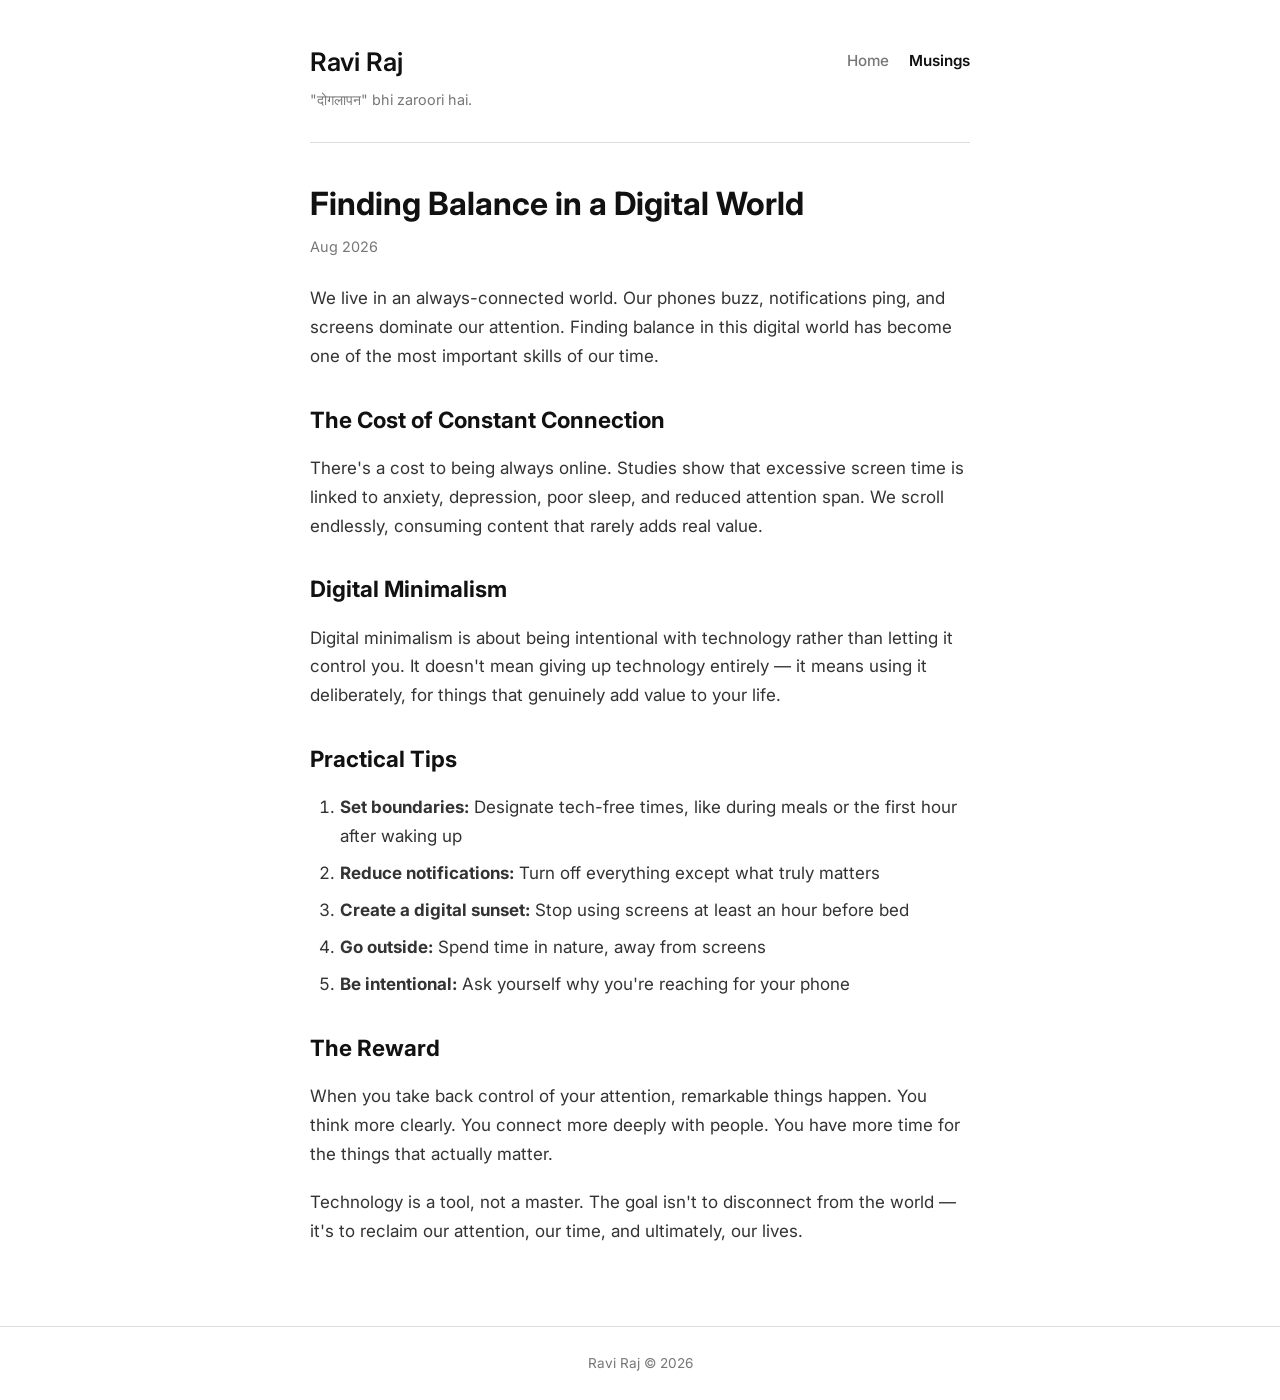
==== post/finding-balance-in-a-digital-world/index.html @ 0ab980d3 "Fix relative asset paths in generated post pages" ====
<!DOCTYPE html>
<html lang="en">
<head>
    <meta charset="UTF-8">
    <meta name="viewport" content="width=device-width, initial-scale=1.0">
    <title>Finding Balance in a Digital World - Ravi Raj</title>
    <meta name="description" content="Tips for maintaining sanity while being constantly connected">
    <meta property="og:type" content="website">
    <meta property="og:title" content="Finding Balance in a Digital World - Ravi Raj">
    <meta property="og:description" content="Tips for maintaining sanity while being constantly connected">
    <meta property="og:url" content="https://raviraj.qd.je/post/finding-balance-in-a-digital-world/">
    <meta name="twitter:card" content="summary">
    <meta name="twitter:title" content="Finding Balance in a Digital World - Ravi Raj">
    <meta name="twitter:description" content="Tips for maintaining sanity while being constantly connected">
    <link rel="canonical" href="https://raviraj.qd.je/post/finding-balance-in-a-digital-world/">
    <script type="application/ld+json">{"@context":"https://schema.org","@type":"Article","headline":"Finding Balance in a Digital World","description":"Tips for maintaining sanity while being constantly connected","author":{"@type":"Person","name":"Ravi Raj","url":"https://raviraj.qd.je/"},"publisher":{"@type":"Person","name":"Ravi Raj","url":"https://raviraj.qd.je/"},"datePublished":"2026-08-10","dateModified":"2026-08-10","mainEntityOfPage":"https://raviraj.qd.je/post/finding-balance-in-a-digital-world/"}</script>
    <link rel="stylesheet" href="../../css/style.css">
    <link rel="preconnect" href="https://fonts.googleapis.com">
    <link rel="preconnect" href="https://fonts.gstatic.com" crossorigin>
    <link href="https://fonts.googleapis.com/css2?family=Inter:wght@400;500;600;700&display=swap" rel="stylesheet">
</head>
<body>
    <section class="container wrap">
        <div class="header">
            <div class="logo">
                <h1><a href="../../index.html">Ravi Raj</a></h1>
                <p class="tagline">"दोगलापन" bhi zaroori hai.</p>
            </div>
            <nav class="nav">
                <a href="../../index.html" >Home</a>
                <a href="../../blog.html" class="active">Musings</a>
            </nav>
        </div>
        <div class="content">
            
            <article class="post">
                <div class="post-header">
                    <h1 class="title">Finding Balance in a Digital World</h1>
                    <div class="meta"><span class="date">Aug 2026</span></div>
                </div>
                <div class="body"><p>We live in an always-connected world. Our phones buzz, notifications ping, and screens dominate our attention. Finding balance in this digital world has become one of the most important skills of our time.</p>
<h2>The Cost of Constant Connection</h2>
<p>There&#39;s a cost to being always online. Studies show that excessive screen time is linked to anxiety, depression, poor sleep, and reduced attention span. We scroll endlessly, consuming content that rarely adds real value.</p>
<h2>Digital Minimalism</h2>
<p>Digital minimalism is about being intentional with technology rather than letting it control you. It doesn&#39;t mean giving up technology entirely — it means using it deliberately, for things that genuinely add value to your life.</p>
<h2>Practical Tips</h2>
<ol>
<li><strong>Set boundaries:</strong> Designate tech-free times, like during meals or the first hour after waking up</li>
<li><strong>Reduce notifications:</strong> Turn off everything except what truly matters</li>
<li><strong>Create a digital sunset:</strong> Stop using screens at least an hour before bed</li>
<li><strong>Go outside:</strong> Spend time in nature, away from screens</li>
<li><strong>Be intentional:</strong> Ask yourself why you&#39;re reaching for your phone</li>
</ol>
<h2>The Reward</h2>
<p>When you take back control of your attention, remarkable things happen. You think more clearly. You connect more deeply with people. You have more time for the things that actually matter.</p>
<p>Technology is a tool, not a master. The goal isn&#39;t to disconnect from the world — it&#39;s to reclaim our attention, our time, and ultimately, our lives.</p>
</div>
            </article>
    
        </div>
    </section>
    <footer class="footer">
        Ravi Raj © 2026
    </footer>
</body>
</html>
---- css/style.css ----
:root {
    --main-color: #111;
    --background-color: #fff;
    --border-color: #ddd;
    --text-color: #333;
    --link-color: #0066cc;
    --muted-color: #777;
    --max-width: 700px;
}

* {
    margin: 0;
    padding: 0;
    box-sizing: border-box;
}

html, body {
    height: 100%;
}

body {
    font-family: 'Inter', -apple-system, BlinkMacSystemFont, 'Segoe UI', Roboto, Helvetica, Arial, sans-serif;
    font-size: 17px;
    line-height: 1.7;
    color: var(--text-color);
    background-color: var(--background-color);
    display: flex;
    flex-direction: column;
    min-height: 100vh;
}

a {
    color: var(--link-color);
    text-decoration: none;
}

a:hover {
    text-decoration: underline;
}

.container {
    flex: 1 0 auto;
    width: 100%;
    max-width: var(--max-width);
    margin: 0 auto;
    padding: 0 20px;
}

.wrap {
    max-width: var(--max-width);
}

/* Header */
.header {
    padding: 40px 0 30px;
    border-bottom: 1px solid var(--border-color);
    display: flex;
    justify-content: space-between;
    align-items: flex-start;
}

.logo h1 {
    font-size: 1.6rem;
    font-weight: 600;
    color: var(--main-color);
}

.logo h1 a {
    color: var(--main-color);
}

.logo h1 a:hover {
    text-decoration: none;
}

.tagline {
    margin-top: 4px;
    color: var(--muted-color);
    font-size: 0.9rem;
}

.nav {
    display: flex;
    gap: 20px;
    padding-top: 8px;
}

.nav a {
    color: var(--muted-color);
    font-size: 0.95rem;
    font-weight: 500;
}

.nav a.active {
    color: var(--main-color);
    font-weight: 600;
}

.nav a:hover {
    color: var(--main-color);
    text-decoration: underline;
}

/* Content */
.content {
    padding: 40px 0 60px;
}

.post-header h1.title {
    font-size: 2rem;
    color: var(--main-color);
    margin-bottom: 10px;
}

.meta {
    color: var(--muted-color);
    font-size: 0.9rem;
    margin-bottom: 25px;
}

.body p {
    margin-bottom: 20px;
}

.body h2 {
    font-size: 1.4rem;
    color: var(--main-color);
    margin: 30px 0 15px;
}

.body h3 {
    font-size: 1.2rem;
    color: var(--main-color);
    margin: 25px 0 12px;
}

.body ul, .body ol {
    margin: 0 0 20px 30px;
}

.body li {
    margin-bottom: 8px;
}

.body blockquote {
    border-left: 3px solid var(--border-color);
    padding-left: 15px;
    margin: 20px 0;
    color: var(--muted-color);
    font-style: italic;
}

.body hr {
    border: none;
    border-top: 1px solid var(--border-color);
    margin: 35px 0;
}

/* Blog listing page */
.page {
    margin-bottom: 40px;
}

.kind-section {
    font-size: 1.8rem;
    color: var(--main-color);
    margin-bottom: 10px;
}

.page > p {
    color: var(--muted-color);
    margin-bottom: 30px;
}

.posts {
    border-top: 1px solid var(--border-color);
}

.posts .post {
    display: flex;
    padding: 20px 0;
    border-bottom: 1px solid var(--border-color);
}

.posts .date {
    flex-shrink: 0;
    width: 70px;
    padding-top: 3px;
}

.posts .day {
    display: block;
    font-size: 1.8rem;
    font-weight: 600;
    color: var(--main-color);
    line-height: 1.2;
}

.posts .year {
    font-size: 0.75rem;
    color: var(--muted-color);
    text-transform: uppercase;
    letter-spacing: 0.5px;
}

.posts .body {
    flex: 1;
}

.posts .title {
    font-size: 1rem;
    font-weight: 600;
    margin-bottom: 4px;
}

.posts .title a {
    color: var(--main-color);
}

.posts .title a:hover {
    text-decoration: underline;
}

.posts .domain {
    display: block;
    font-size: 0.75rem;
    color: var(--muted-color);
    text-transform: lowercase;
    margin-bottom: 4px;
}

.posts .description {
    font-size: 0.85rem;
    color: var(--muted-color);
}

/* Article view */
article.post .post-header {
    margin-bottom: 20px;
}

article.post .title {
    font-size: 2rem;
    color: var(--main-color);
    line-height: 1.3;
    margin-bottom: 10px;
}

/* Footer */
.footer {
    flex-shrink: 0;
    width: 100%;
    padding: 25px 0;
    text-align: center;
    font-size: 0.85rem;
    color: var(--muted-color);
    border-top: 1px solid var(--border-color);
}

/* Responsive */
@media (max-width: 600px) {
    .header {
        flex-direction: column;
        gap: 15px;
    }
    
    .nav {
        padding-top: 0;
    }
    
    .posts .post {
        flex-direction: column;
        gap: 8px;
    }
    
    .posts .date {
        display: flex;
        align-items: baseline;
        gap: 8px;
    }
    
    .posts .day {
        font-size: 1.1rem;
    }
}
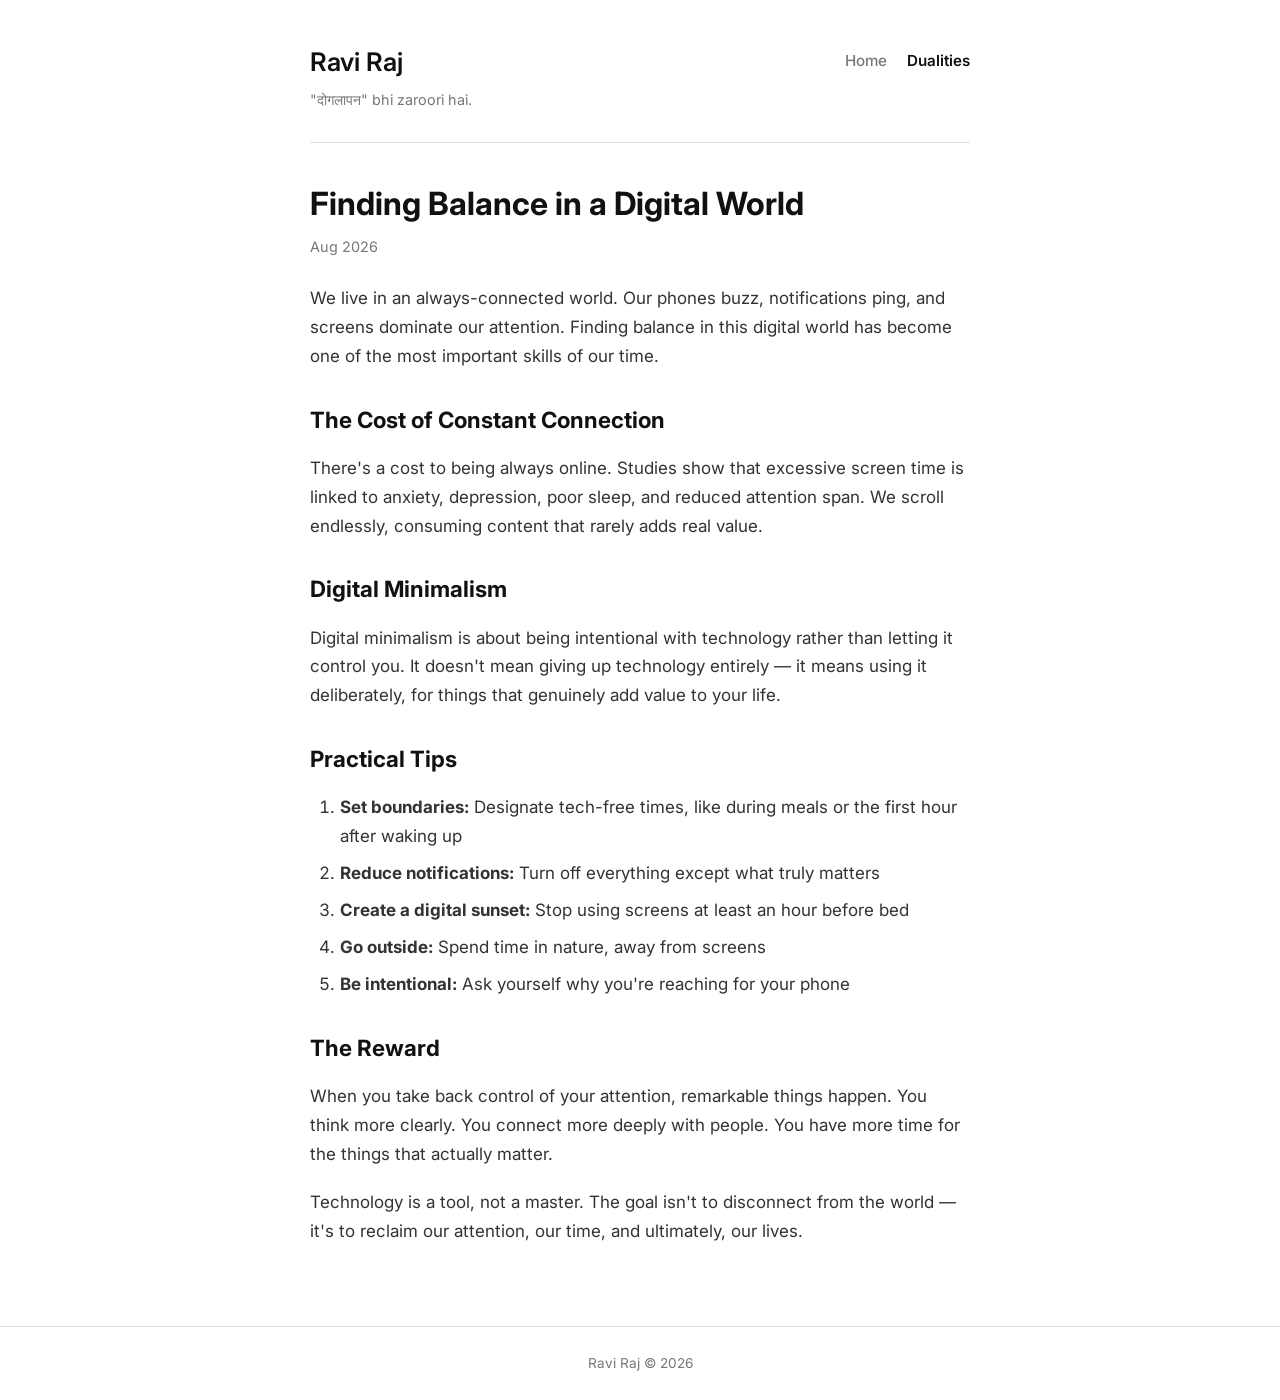
==== commit b2c612da: "Rename blog to Dualities with new byline" ====
--- a/post/finding-balance-in-a-digital-world/index.html
+++ b/post/finding-balance-in-a-digital-world/index.html
@@ -29,7 +29,7 @@
             </div>
             <nav class="nav">
                 <a href="../../index.html" >Home</a>
-                <a href="../../blog.html" class="active">Musings</a>
+                <a href="../../blog.html" class="active">Dualities</a>
             </nav>
         </div>
         <div class="content">
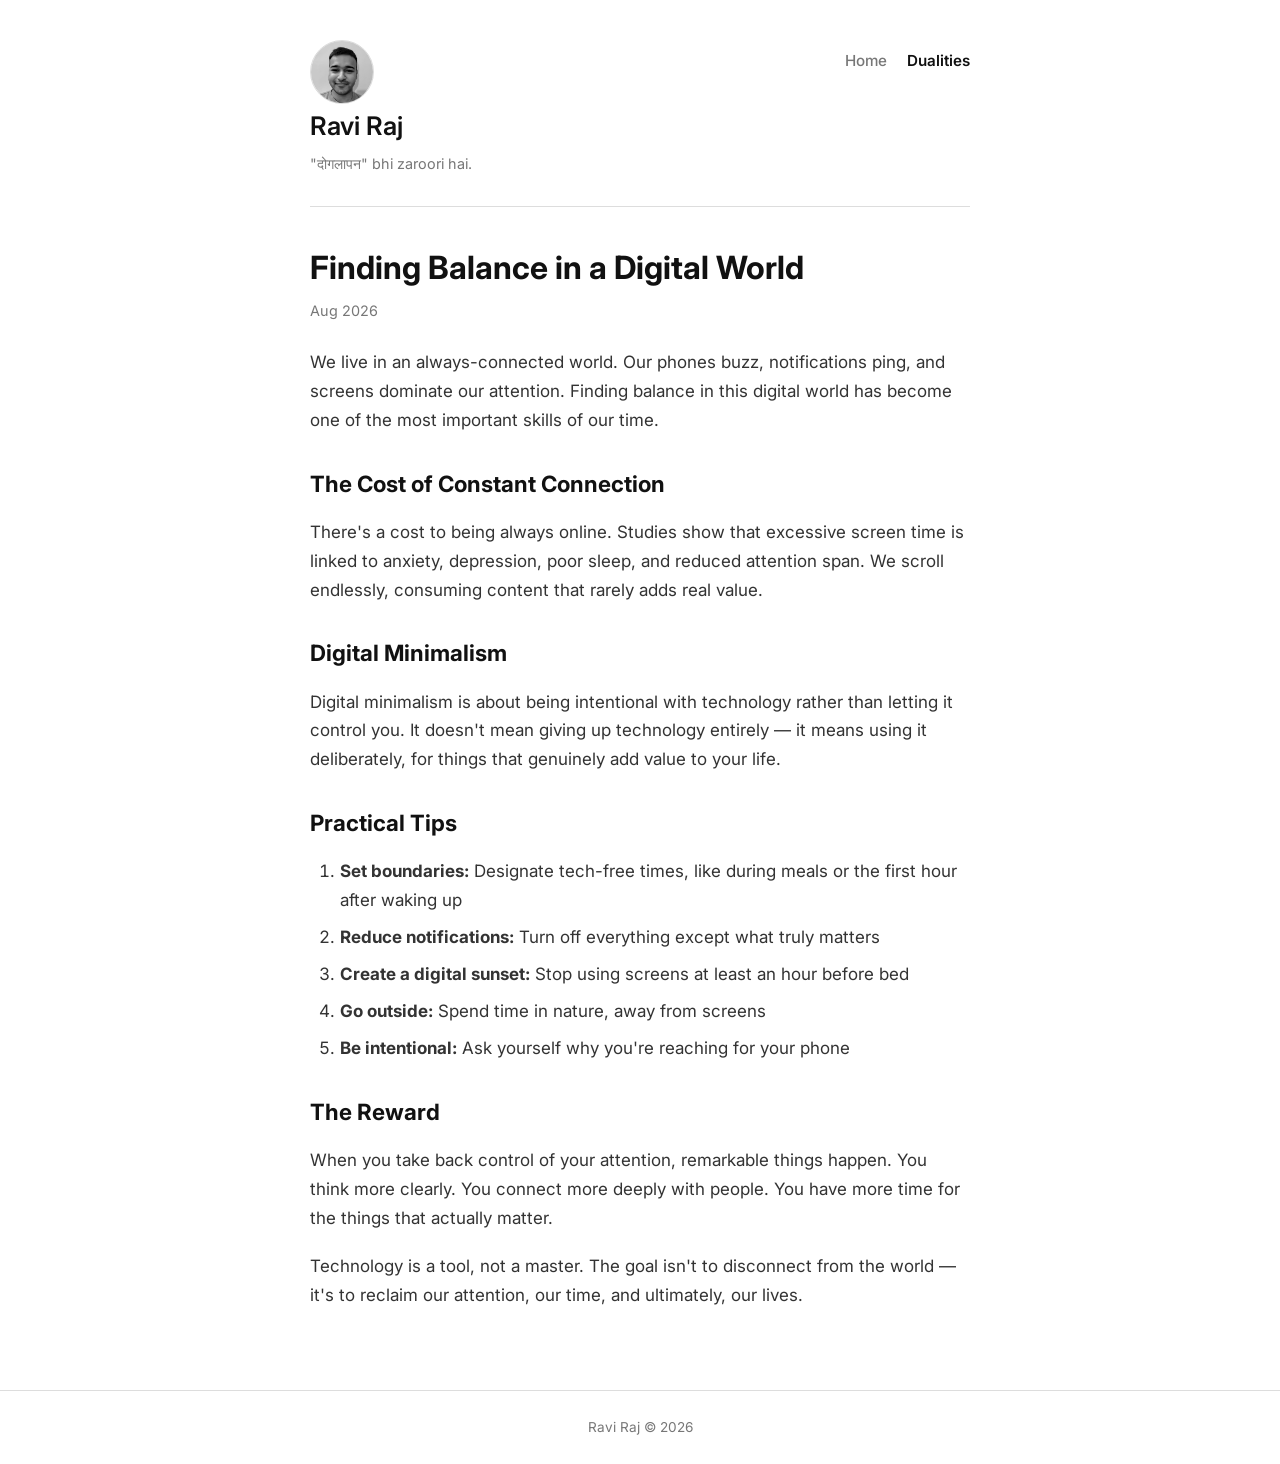
==== commit 9277d269: "Add circular profile photo to header" ====
--- a/post/finding-balance-in-a-digital-world/index.html
+++ b/post/finding-balance-in-a-digital-world/index.html
@@ -24,6 +24,7 @@
     <section class="container wrap">
         <div class="header">
             <div class="logo">
+                <a href="../../index.html"><img src="../../images/ravi.jpeg" alt="Ravi Raj" class="photo"></a>
                 <h1><a href="../../index.html">Ravi Raj</a></h1>
                 <p class="tagline">"दोगलापन" bhi zaroori hai.</p>
             </div>
--- a/css/style.css
+++ b/css/style.css
@@ -59,6 +59,16 @@
     align-items: flex-start;
 }
 
+.logo .photo {
+    width: 64px;
+    height: 64px;
+    border-radius: 50%;
+    object-fit: cover;
+    border: 1px solid var(--border-color);
+    vertical-align: middle;
+    margin-right: 12px;
+}
+
 .logo h1 {
     font-size: 1.6rem;
     font-weight: 600;
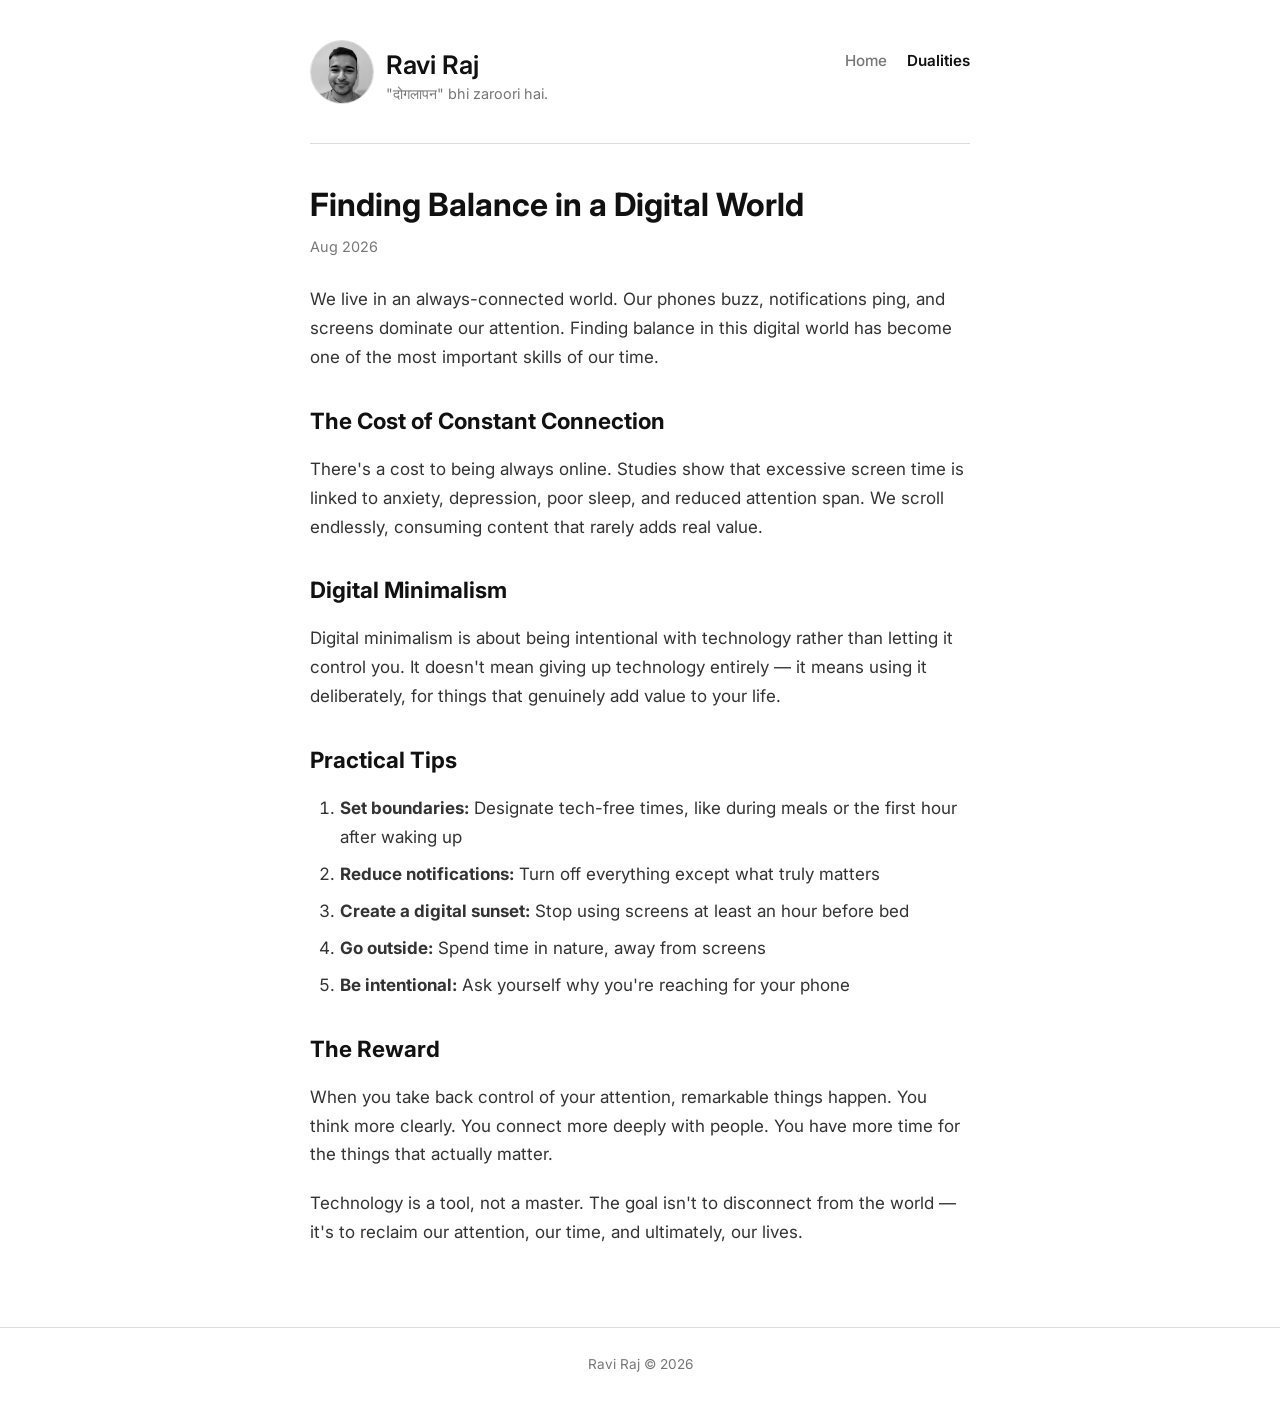
==== commit 3740b456: "Fix header layout: tagline next to photo" ====
--- a/post/finding-balance-in-a-digital-world/index.html
+++ b/post/finding-balance-in-a-digital-world/index.html
@@ -25,8 +25,10 @@
         <div class="header">
             <div class="logo">
                 <a href="../../index.html"><img src="../../images/ravi.jpeg" alt="Ravi Raj" class="photo"></a>
-                <h1><a href="../../index.html">Ravi Raj</a></h1>
-                <p class="tagline">"दोगलापन" bhi zaroori hai.</p>
+                <div>
+                    <h1><a href="../../index.html">Ravi Raj</a></h1>
+                    <p class="tagline">"दोगलापन" bhi zaroori hai.</p>
+                </div>
             </div>
             <nav class="nav">
                 <a href="../../index.html" >Home</a>
--- a/css/style.css
+++ b/css/style.css
@@ -59,14 +59,23 @@
     align-items: flex-start;
 }
 
+.logo {
+    display: flex;
+    align-items: center;
+    gap: 12px;
+}
+
+.logo > div {
+    line-height: 1.2;
+}
+
 .logo .photo {
     width: 64px;
     height: 64px;
     border-radius: 50%;
     object-fit: cover;
     border: 1px solid var(--border-color);
-    vertical-align: middle;
-    margin-right: 12px;
+    flex-shrink: 0;
 }
 
 .logo h1 {
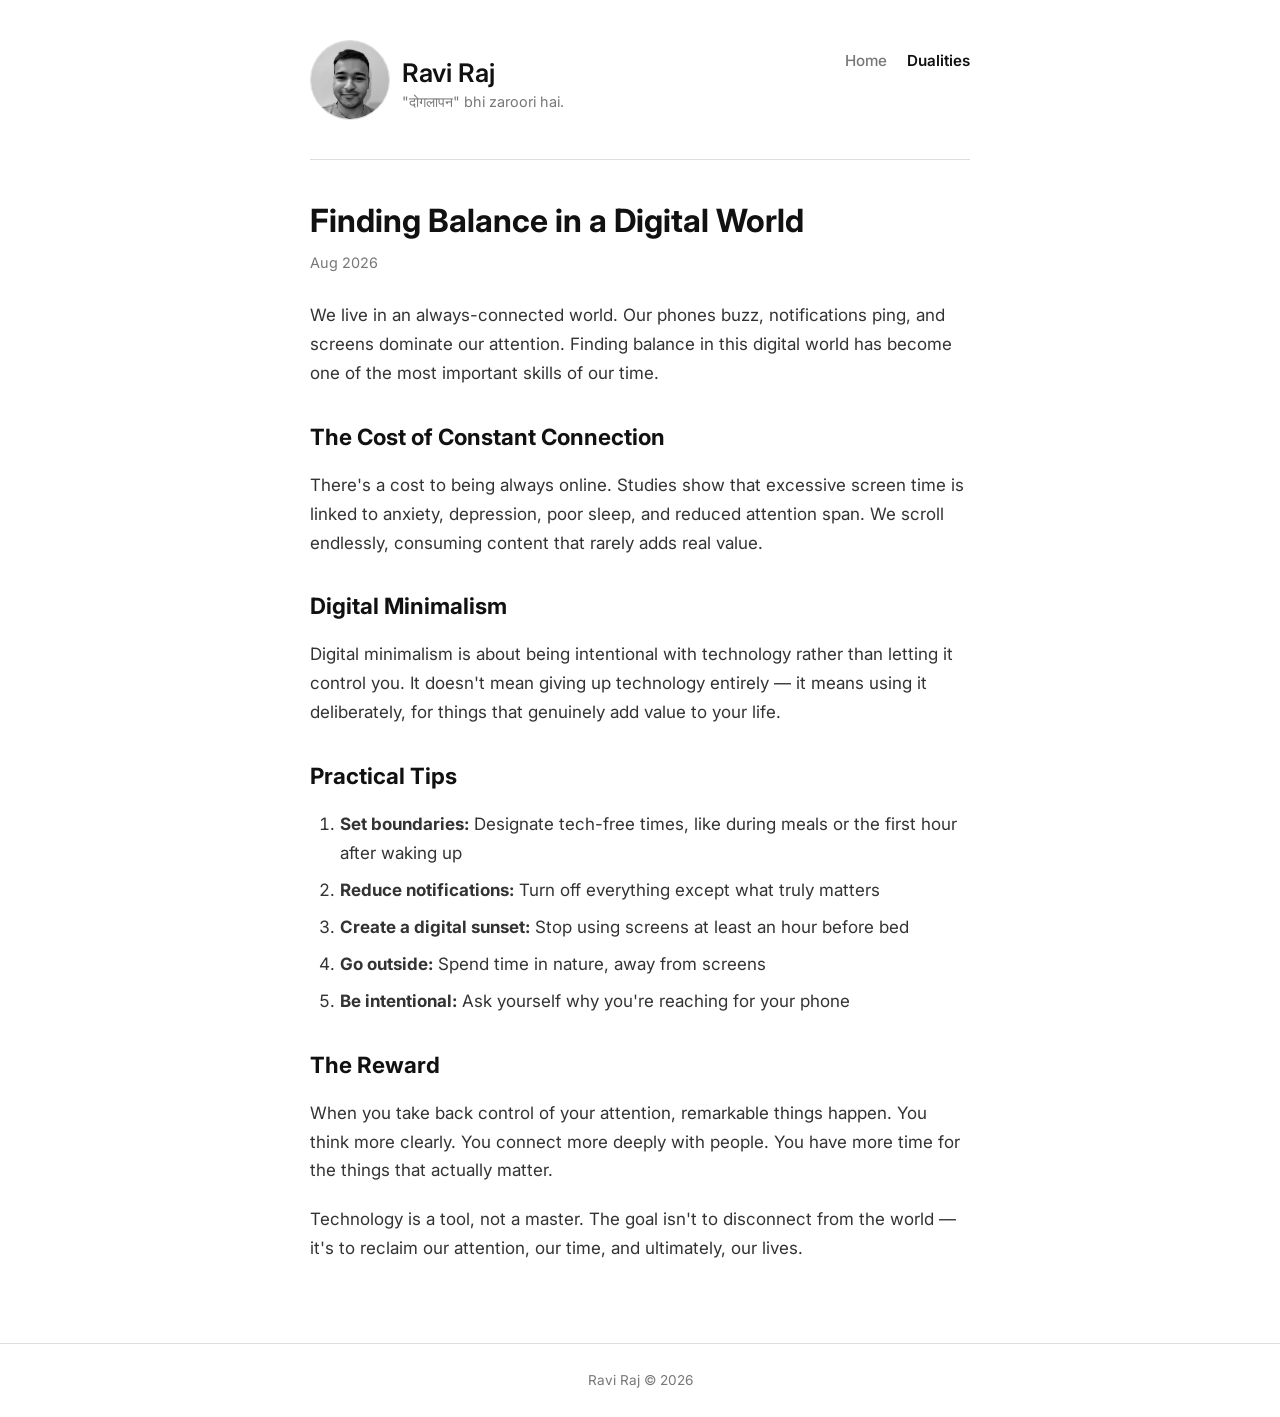
==== commit 563325af: "Add profile picture as tab favicon" ====
--- a/post/finding-balance-in-a-digital-world/index.html
+++ b/post/finding-balance-in-a-digital-world/index.html
@@ -16,6 +16,7 @@
     <link rel="canonical" href="https://raviraj.qd.je/post/finding-balance-in-a-digital-world/">
     <script type="application/ld+json">{"@context":"https://schema.org","@type":"Article","headline":"Finding Balance in a Digital World","description":"Tips for maintaining sanity while being constantly connected","author":{"@type":"Person","name":"Ravi Raj","url":"https://raviraj.qd.je/"},"publisher":{"@type":"Person","name":"Ravi Raj","url":"https://raviraj.qd.je/"},"datePublished":"2026-08-10","dateModified":"2026-08-10","mainEntityOfPage":"https://raviraj.qd.je/post/finding-balance-in-a-digital-world/"}</script>
     <link rel="stylesheet" href="../../css/style.css">
+    <link rel="icon" type="image/jpeg" href="../../images/ravi.jpeg">
     <link rel="preconnect" href="https://fonts.googleapis.com">
     <link rel="preconnect" href="https://fonts.gstatic.com" crossorigin>
     <link href="https://fonts.googleapis.com/css2?family=Inter:wght@400;500;600;700&display=swap" rel="stylesheet">
--- a/css/style.css
+++ b/css/style.css
@@ -70,8 +70,8 @@
 }
 
 .logo .photo {
-    width: 64px;
-    height: 64px;
+    width: 80px;
+    height: 80px;
     border-radius: 50%;
     object-fit: cover;
     border: 1px solid var(--border-color);
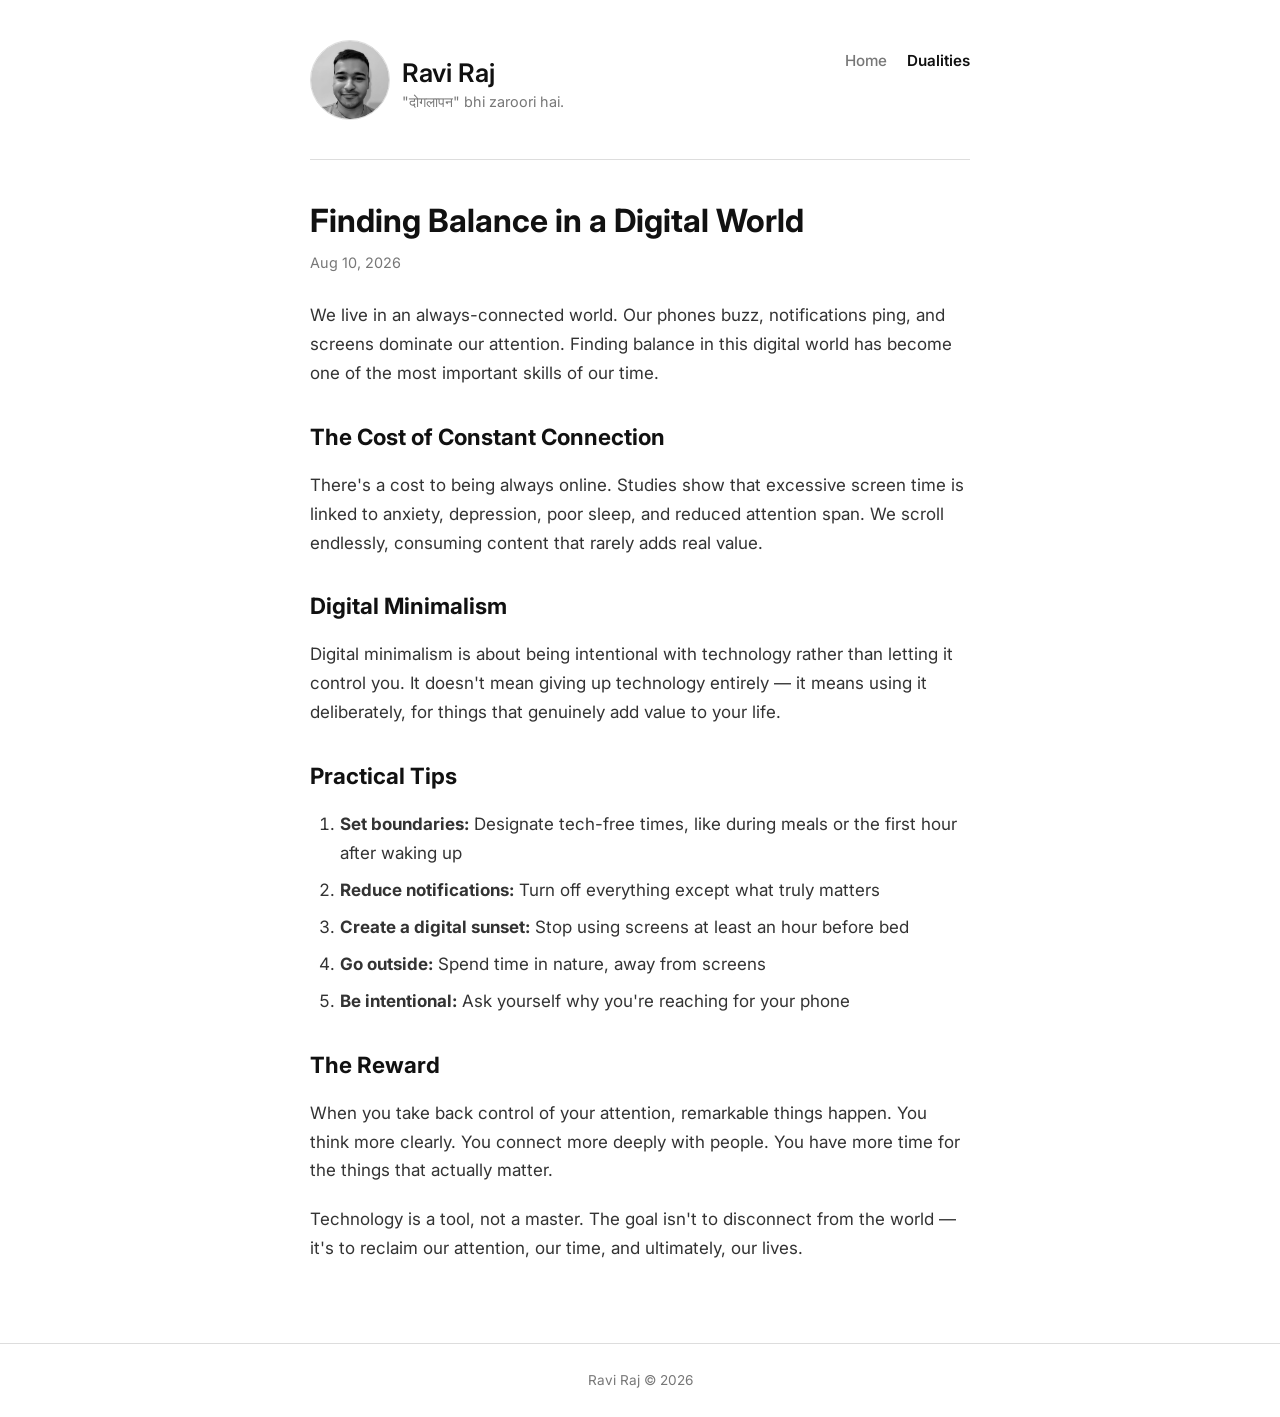
==== commit cd76f6d8: "Show full date on article pages" ====
--- a/post/finding-balance-in-a-digital-world/index.html
+++ b/post/finding-balance-in-a-digital-world/index.html
@@ -16,7 +16,7 @@
     <link rel="canonical" href="https://raviraj.qd.je/post/finding-balance-in-a-digital-world/">
     <script type="application/ld+json">{"@context":"https://schema.org","@type":"Article","headline":"Finding Balance in a Digital World","description":"Tips for maintaining sanity while being constantly connected","author":{"@type":"Person","name":"Ravi Raj","url":"https://raviraj.qd.je/"},"publisher":{"@type":"Person","name":"Ravi Raj","url":"https://raviraj.qd.je/"},"datePublished":"2026-08-10","dateModified":"2026-08-10","mainEntityOfPage":"https://raviraj.qd.je/post/finding-balance-in-a-digital-world/"}</script>
     <link rel="stylesheet" href="../../css/style.css">
-    <link rel="icon" type="image/jpeg" href="../../images/ravi.jpeg">
+    <link rel="icon" type="image/jpeg" href="../../images/favicon.jpeg">
     <link rel="preconnect" href="https://fonts.googleapis.com">
     <link rel="preconnect" href="https://fonts.gstatic.com" crossorigin>
     <link href="https://fonts.googleapis.com/css2?family=Inter:wght@400;500;600;700&display=swap" rel="stylesheet">
@@ -41,7 +41,7 @@
             <article class="post">
                 <div class="post-header">
                     <h1 class="title">Finding Balance in a Digital World</h1>
-                    <div class="meta"><span class="date">Aug 2026</span></div>
+                    <div class="meta"><span class="date">Aug 10, 2026</span></div>
                 </div>
                 <div class="body"><p>We live in an always-connected world. Our phones buzz, notifications ping, and screens dominate our attention. Finding balance in this digital world has become one of the most important skills of our time.</p>
 <h2>The Cost of Constant Connection</h2>
--- a/css/style.css
+++ b/css/style.css
@@ -181,14 +181,15 @@
 }
 
 .kind-section {
-    font-size: 1.8rem;
-    color: var(--main-color);
-    margin-bottom: 10px;
+    font-size: 2rem;
+    color: var(--main-color);
+    margin-bottom: 12px;
 }
 
 .page > p {
     color: var(--muted-color);
-    margin-bottom: 30px;
+    font-size: 1.05rem;
+    margin-bottom: 48px;
 }
 
 .posts {
@@ -197,22 +198,23 @@
 
 .posts .post {
     display: flex;
-    padding: 20px 0;
+    padding: 28px 0;
     border-bottom: 1px solid var(--border-color);
 }
 
 .posts .date {
     flex-shrink: 0;
-    width: 70px;
-    padding-top: 3px;
+    width: 76px;
+    padding-top: 2px;
+    padding-right: 34px;
 }
 
 .posts .day {
     display: block;
-    font-size: 1.8rem;
+    font-size: 2rem;
     font-weight: 600;
     color: var(--main-color);
-    line-height: 1.2;
+    line-height: 1.1;
 }
 
 .posts .year {
@@ -220,6 +222,7 @@
     color: var(--muted-color);
     text-transform: uppercase;
     letter-spacing: 0.5px;
+    margin-top: 2px;
 }
 
 .posts .body {
@@ -227,9 +230,9 @@
 }
 
 .posts .title {
-    font-size: 1rem;
+    font-size: 1.15rem;
     font-weight: 600;
-    margin-bottom: 4px;
+    margin-bottom: 6px;
 }
 
 .posts .title a {
@@ -249,8 +252,9 @@
 }
 
 .posts .description {
-    font-size: 0.85rem;
-    color: var(--muted-color);
+    font-size: 0.9rem;
+    color: var(--muted-color);
+    line-height: 1.6;
 }
 
 /* Article view */
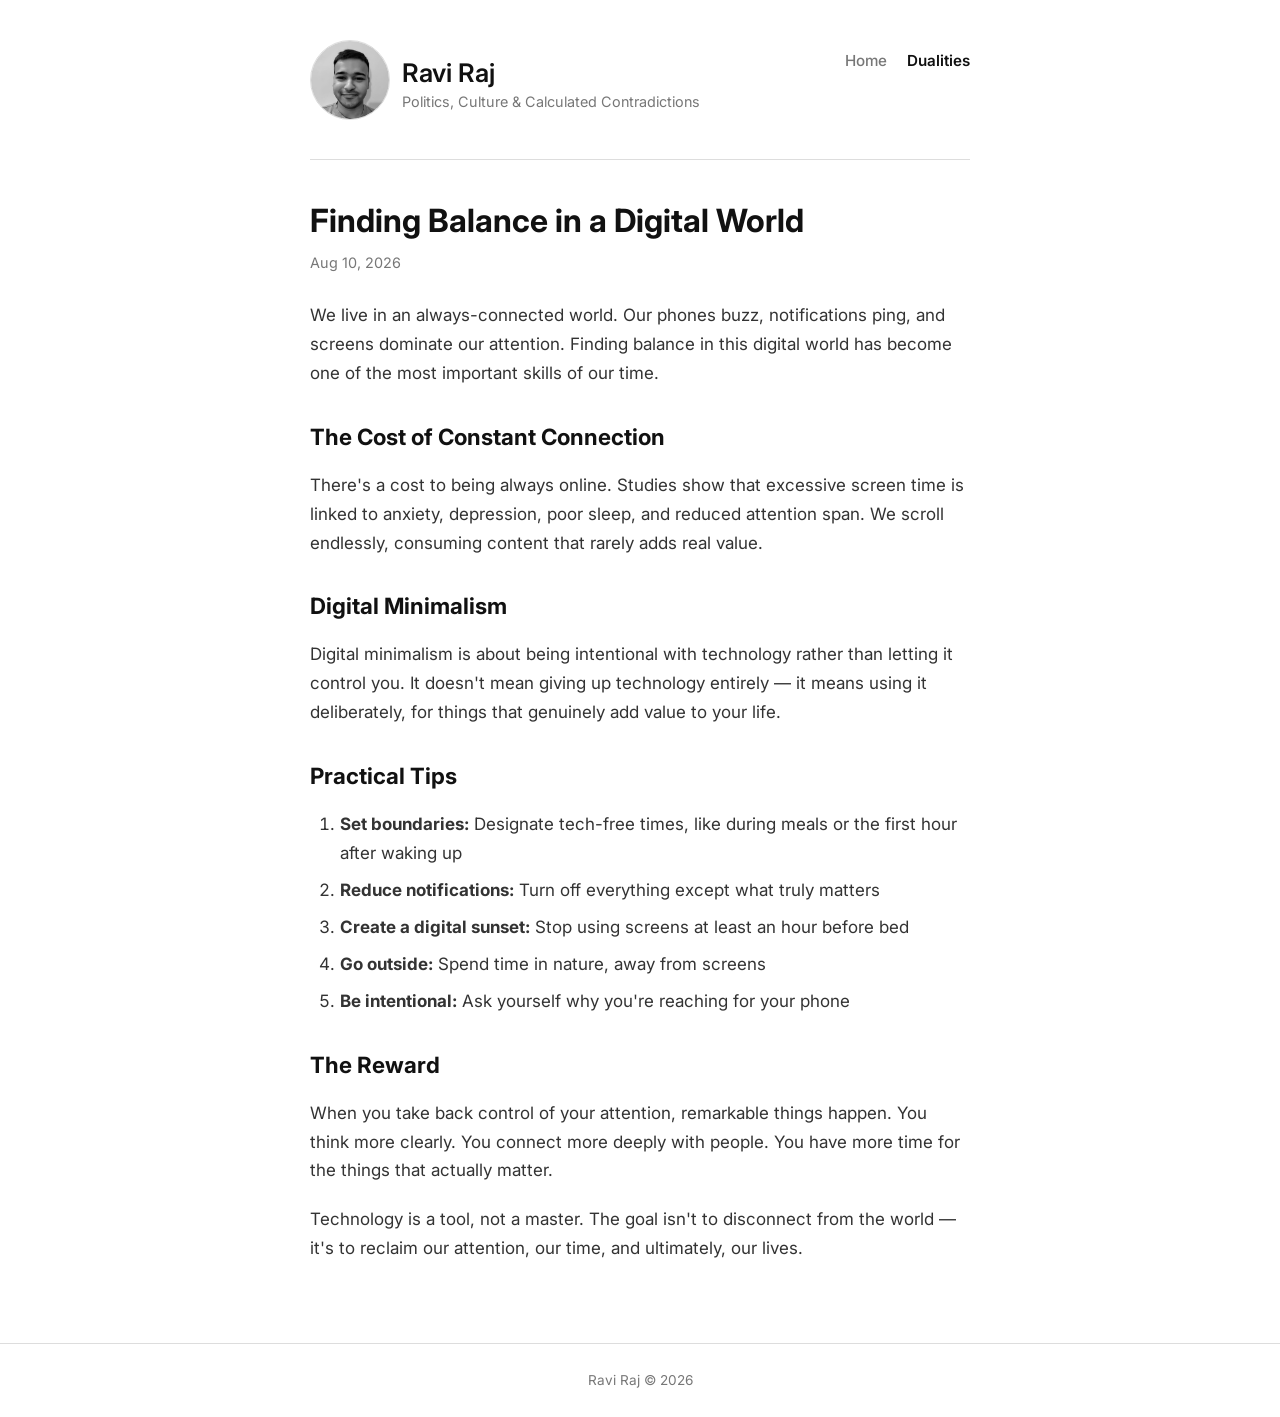
==== commit a05bf3a6: "Update tagline to 'Politics, Culture & Calculated Contradictions'" ====
--- a/post/finding-balance-in-a-digital-world/index.html
+++ b/post/finding-balance-in-a-digital-world/index.html
@@ -28,7 +28,7 @@
                 <a href="../../index.html"><img src="../../images/ravi.jpeg" alt="Ravi Raj" class="photo"></a>
                 <div>
                     <h1><a href="../../index.html">Ravi Raj</a></h1>
-                    <p class="tagline">"दोगलापन" bhi zaroori hai.</p>
+                    <p class="tagline">Politics, Culture & Calculated Contradictions</p>
                 </div>
             </div>
             <nav class="nav">
